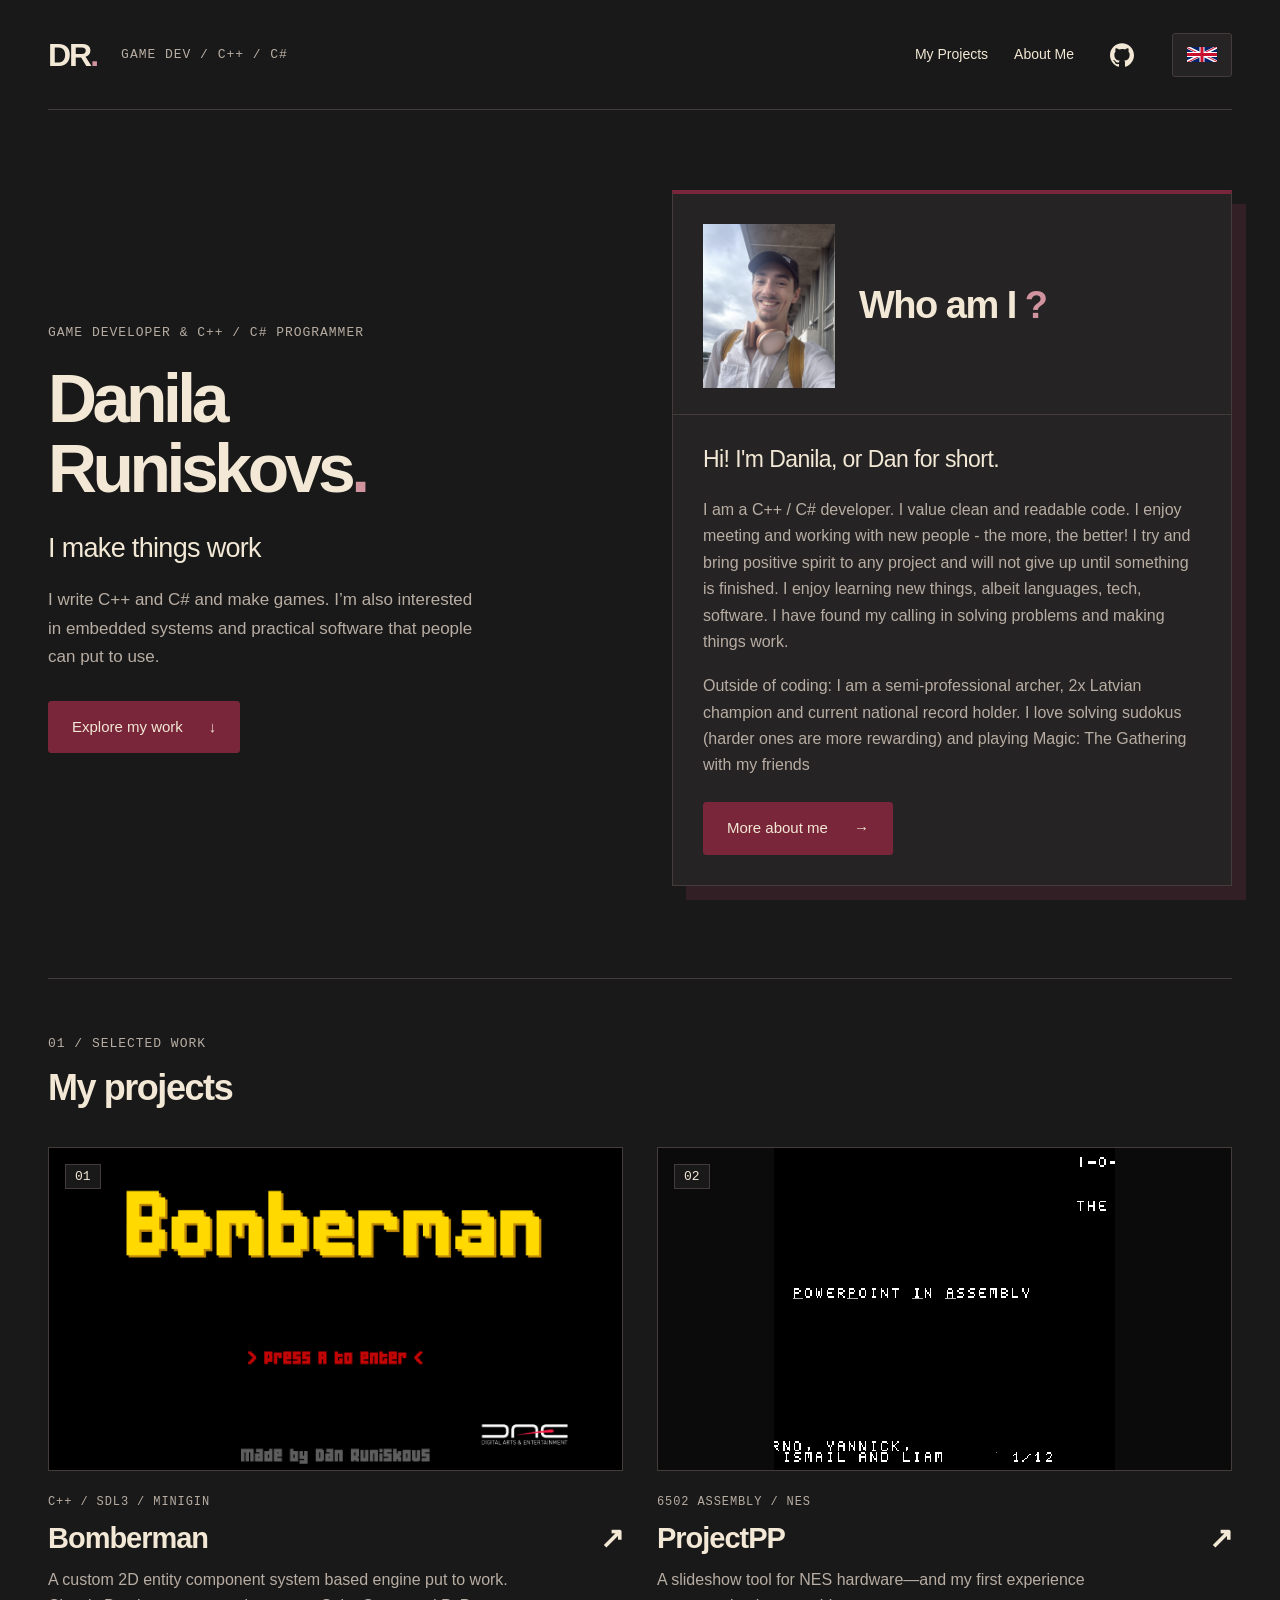
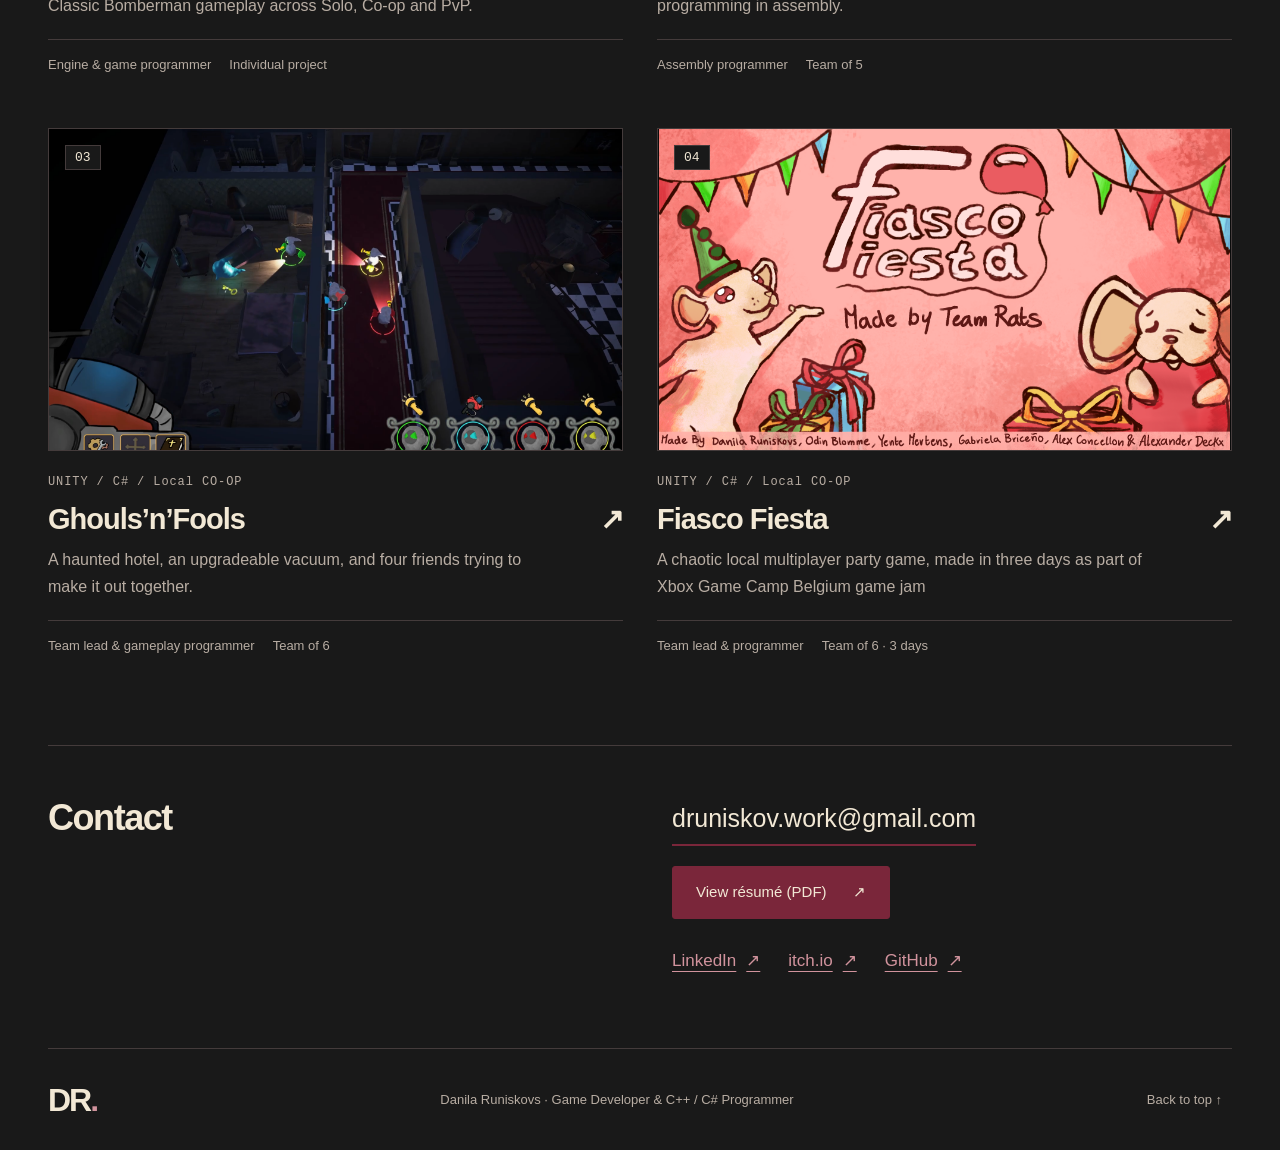
==== index.html @ 2347f6ab "Added Portfolio" ====
<!doctype html>
<html lang="en"><head>
<meta charset="utf-8">
<meta name="viewport" content="width=device-width, initial-scale=1">
<title>Portfolio · Danila Runiskovs</title>
<meta name="description" content="C++ and C# development, game engines and low-level programming. Selected projects by Danila Runiskovs.">
<meta name="theme-color" content="#191919">
<link rel="icon" href="data:image/svg+xml,%3Csvg%20xmlns%3D%22http%3A//www.w3.org/2000/svg%22%20viewBox%3D%220%200%2064%2064%22%3E%3Crect%20width%3D%2264%22%20height%3D%2264%22%20rx%3D%2212%22%20fill%3D%22%237A263A%22/%3E%3Cpath%20d%3D%22M17%2017h12c23%200%2023%2030%200%2030H17zm8%207v16h4c12%200%2012-16%200-16z%22%20fill%3D%22%23F2E8D5%22/%3E%3C/svg%3E">
<link rel="stylesheet" href="styles.css"><script src="language.js" defer></script>
<link rel="alternate" hreflang="en" href="index.html">
<link rel="alternate" hreflang="fr" href="index-fr.html">
</head><body><a class="skip" href="#main">Skip to content</a>

<header class="header"><a class="brand" href="index.html" aria-label="Danila Runiskovs, home"><span class="monogram">DR<span class="accent">.</span></span><span class="brand-sub">GAME DEV / C++ / C#</span></a>
<nav aria-label="Main navigation"><a href="index.html#work">My Projects</a><a href="about.html">About Me</a><a class="github-link" href="https://github.com/Dan-Runiskovs" aria-label="My GitHub profile" title="GitHub"><svg xmlns="http://www.w3.org/2000/svg" width="24" height="24" viewBox="0 0 24 24" aria-hidden="true" focusable="false"><path fill="currentColor" d="M12 .297C5.37.297 0 5.67 0 12.297c0 5.303 3.438 9.8 8.205 11.385.6.113.82-.258.82-.577 0-.285-.01-1.04-.015-2.04-3.338.724-4.043-1.61-4.043-1.61-.546-1.387-1.333-1.756-1.333-1.756-1.09-.745.083-.729.083-.729 1.205.084 1.838 1.237 1.838 1.237 1.07 1.835 2.809 1.305 3.495.998.108-.776.418-1.305.762-1.605-2.665-.3-5.467-1.334-5.467-5.93 0-1.31.467-2.38 1.235-3.22-.123-.303-.535-1.524.117-3.176 0 0 1.008-.322 3.301 1.23a11.52 11.52 0 0 1 3.003-.404c1.02.005 2.047.138 3.003.404 2.291-1.552 3.297-1.23 3.297-1.23.653 1.652.242 2.873.12 3.176.77.84 1.233 1.91 1.233 3.22 0 4.61-2.807 5.625-5.479 5.921.43.372.823 1.102.823 2.222 0 1.606-.015 2.898-.015 3.293 0 .322.216.694.825.576C20.565 22.092 24 17.592 24 12.297c0-6.627-5.373-12-12-12"/></svg></a></nav>
<div class="language-control"><details class="language-picker"><summary title="Choose language: English" aria-label="Choose language: English"><img src="assets/flag-en.svg" width="30" height="20" alt=""></summary><div class="language-options"><a href="index.html" lang="en" hreflang="en" title="English" aria-label="English" aria-current="true"><img src="assets/flag-en.svg" width="30" height="20" alt=""><span class="sr-only">English</span></a><a href="index-fr.html" lang="fr" hreflang="fr" title="Français" aria-label="Français"><img src="assets/flag-fr.svg" width="30" height="20" alt=""><span class="sr-only">Français</span></a></div></details></div>
</header>

<main id="main">
<section class="hero">
<div class="hero-copy"><p class="eyebrow">GAME DEVELOPER &amp; C++ / C# PROGRAMMER</p>

<h1>Danila<br>Runiskovs<span class="accent">.</span></h1>
<p class="intro">I make things work</p>
<p class="hero-description">I write C++ and C# and make games. I’m also interested in embedded systems and practical software that people can put to use.</p>
<a class="button" href="#work">Explore my work <span aria-hidden="true">↓</span></a></div>
<aside id="about" class="profile-card" aria-labelledby="profile-title">
  <div class="profile-top">
    <div class="profile-portrait"><img src="assets/danila.jpg" alt="Danila smiling outdoors" width="1152" height="2048"></div>
    <div><h2 id="profile-title">Who am I <span class="accent">?</span></h2></div>
  </div>
  <div class="profile-body">
    <p class="profile-intro">Hi! I'm Danila, or Dan for short.</p>
    <p>I am a C++ / C# developer. I value clean and readable code. I enjoy meeting and working with new people - the more, the better! I try and bring positive spirit to any project and will not give up until something is finished. I enjoy learning new things, albeit languages, tech, software. I have found my calling in solving problems and making things work.</p>
    <p>Outside of coding: I am a semi-professional archer, 2x Latvian champion and current national record holder. I love solving sudokus (harder ones are more rewarding) and playing Magic: The Gathering with my friends</p>
    <a class="button" href="about.html">More about me <span aria-hidden="true">→</span></a>
  </div>
</aside></section>

<section id="work" class="work">
<div class="section-heading">
<div><p class="eyebrow">01 / SELECTED WORK</p>

<h2>My projects</h2>
</div>

</div>

<div class="projects">
<article class="project-card bomberman"><a class="project-visual" href="bomberman.html" aria-label="Read about Bomberman"><img src="assets/bomberman-thumbnail.png" alt="Bomberman title screen with a yellow logo and Press A to enter prompt." loading="lazy" width="1280" height="720"><span class="project-number">01</span></a>
<div class="project-copy"><p class="eyebrow">C++ / SDL3 / MINIGIN</p>

<h3><a href="bomberman.html">Bomberman <span aria-hidden="true">↗</span></a></h3>
<p>A custom 2D entity component system based engine put to work. Classic Bomberman gameplay across Solo, Co-op and PvP.</p>

<div class="project-meta"><span>Engine & game programmer</span><span>Individual project</span></div>
</div>
</article>

<article class="project-card projectpp"><a class="project-visual" href="projectpp.html" aria-label="Read about ProjectPP"><img src="assets/projectpp.gif" alt="ProjectPP title slide reading PowerPoint in Assembly, with the five team members credited." loading="lazy" width="1006" height="946"><span class="project-number">02</span></a>
<div class="project-copy"><p class="eyebrow">6502 ASSEMBLY / NES</p>

<h3><a href="projectpp.html">ProjectPP <span aria-hidden="true">↗</span></a></h3>
<p>A slideshow tool for NES hardware—and my first experience programming in assembly.</p>

<div class="project-meta"><span>Assembly programmer</span><span>Team of 5</span></div>
</div>
</article>

<article class="project-card ghouls-and-fools"><a class="project-visual" href="ghouls-and-fools.html" aria-label="Read about Ghouls’n’Fools"><img src="assets/ghouls-and-fools-thumbnail.png" alt="Four players exploring a haunted hotel with flashlights in Ghouls’n’Fools." loading="lazy" width="1920" height="1080"><span class="project-number">03</span></a>
<div class="project-copy"><p class="eyebrow">UNITY / C# / Local CO-OP</p>

<h3><a href="ghouls-and-fools.html">Ghouls’n’Fools <span aria-hidden="true">↗</span></a></h3>
<p>A haunted hotel, an upgradeable vacuum, and four friends trying to make it out together.</p>

<div class="project-meta"><span>Team lead & gameplay programmer</span><span>Team of 6</span></div>
</div>
</article>

<article class="project-card fiasco-fiesta"><a class="project-visual" href="fiasco-fiesta.html" aria-label="Read about Fiasco Fiesta"><img src="assets/fiasco-fiesta.png" alt="Fiasco Fiesta cover artwork from the game’s itch.io page." loading="lazy"><span class="project-number">04</span></a>
<div class="project-copy"><p class="eyebrow">UNITY / C# / Local CO-OP</p>

<h3><a href="fiasco-fiesta.html">Fiasco Fiesta <span aria-hidden="true">↗</span></a></h3>
<p>A chaotic local multiplayer party game, made in three days as part of Xbox Game Camp Belgium game jam</p>

<div class="project-meta"><span>Team lead & programmer</span><span>Team of 6 · 3 days</span></div>
</div>
</article>
</div>
</section>


<section id="contact" class="contact-section" aria-labelledby="contact-heading">
<div><h2 id="contact-heading">Contact</h2></div>
<div class="contact-content">
<a class="contact-email" href="mailto:druniskov.work@gmail.com" aria-label="Email: druniskov.work@gmail.com">druniskov.work@gmail.com</a>
<a class="button resume-link" href="assets/Danila-Runiskovs-Resume.pdf" target="_blank" rel="noopener noreferrer" aria-label="View résumé (PDF, opens in a new tab)">View résumé (PDF) <span aria-hidden="true">↗</span></a>
<ul class="contact-links">
<li><a href="https://www.linkedin.com/in/danila-runiskovs-193727433">LinkedIn <span aria-hidden="true">↗</span></a></li>
<li><a href="https://itch.io/profile/middleguy">itch.io <span aria-hidden="true">↗</span></a></li>
<li><a href="https://github.com/TheMiddleGuy">GitHub <span aria-hidden="true">↗</span></a></li>
</ul>
</div>
</section>
</main>

<footer><a class="brand" href="index.html">DR<span class="accent">.</span></a><span>Danila Runiskovs · Game Developer &amp; C++ / C# Programmer</span><a href="#main">Back to top ↑</a></footer>
</body></html>
---- styles.css ----
/* Shared palette and base styles. Mobile rules are at the end. */
:root {
  --bg:#191919;
  --panel:#252323;
  --red:#7a263a;
  --cream:#f2e8d5;
  --muted:#b8ada3;
  --line:#443b3b;
  --accent:#d1939d;
  color-scheme:dark
}

* {
  box-sizing:border-box
}

html {
  scroll-behavior:smooth;
  scroll-padding-top:30px
}

body {
  margin:0;
  background:var(--bg);
  color:var(--cream);
  font-family:Arial,Helvetica,sans-serif;
  font-size:17px;
  line-height:1.65
}

a {
  color:inherit;
  text-decoration:none
}

a:focus-visible,video:focus-visible {
  outline:3px solid var(--cream);
  outline-offset:6px
}

a:hover {
  text-decoration-color:var(--accent)
}

img,video {
  max-width:100%;
  display:block
}

button,a {
  -webkit-tap-highlight-color:transparent
}

.header,main,footer {
  width:min(1240px,calc(100% - 96px));
  margin-inline:auto
}

.header {
  display:flex;
  justify-content:space-between;
  align-items:center;
  min-height:110px;
  border-bottom:1px solid var(--line);
  gap:30px
}

.brand {
  display:flex;
  align-items:center;
  gap:24px
}

.monogram,footer .brand {
  font-weight:800;
  font-size:32px;
  letter-spacing:-2px;
  line-height:1
}

.brand-sub,.eyebrow,.cover-label,.cover-bottom,dt,.skill-list {
  font-family:Consolas,'Courier New',monospace;
  font-size:13px;
  letter-spacing:.075em
}

.brand-sub {
  color:var(--muted)
}

.accent {
  color:var(--accent)
}

nav {
  display:flex;
  gap:34px;
  font-size:14px
}

nav a {
  padding-block:12px
}

nav a:hover {
  box-shadow:inset 0 -2px var(--accent)
}

.hero {
  display:grid;
  grid-template-columns:1fr 1fr;
  gap:64px;
  align-items:center;
  padding:80px 0 92px
}

.eyebrow {
  color:var(--muted);
  margin:0 0 20px
}

.hero h1 {
  font-size:clamp(54px,5.3vw,76px);
  letter-spacing:-.065em;
  line-height:1.03;
  margin:0 0 28px;
  font-weight:750
}

.intro {
  font-size:27px;
  line-height:1.3;
  margin:0 0 20px;
  letter-spacing:-.025em
}

.hero-description {
  color:var(--muted);
  max-width:440px;
  margin:0 0 30px
}

.button {
  display:inline-flex;
  align-items:center;
  justify-content:center;
  gap:26px;
  padding:13px 23px;
  background:var(--red);
  color:var(--cream);
  font-size:15px;
  border:1px solid var(--red);
  border-radius:3px;
  transition:background .15s
}

.button:hover {
  background:#91364d
}

.button.secondary {
  background:transparent;
  border-color:var(--line)
}

.button.secondary:hover {
  border-color:var(--cream)
}

.hero-project {
  display:block;
  background:var(--panel);
  border:1px solid var(--line);
  position:relative;
  margin-top:45px;
  box-shadow:18px 18px 0 #321f25
}

.hero-image {
  padding:24px 0;
  background:#0b0b0b;
  border-top:4px solid var(--red)
}

.hero-image img {
  width:100%;
  aspect-ratio:16/9;
  object-fit:cover;
  image-rendering:pixelated
}

.hero-caption {
  display:flex;
  justify-content:space-between;
  align-items:center;
  padding:23px 26px;
  gap:15px
}

.hero-caption .eyebrow {
  font-size:12px;
  display:block;
  margin-bottom:8px
}

.hero-caption strong {
  display:block;
  font-size:29px;
  letter-spacing:-.03em;
  line-height:1.3
}

.hero-caption div>span:last-child {
  font-size:14px;
  color:var(--muted)
}

.round-arrow {
  font-size:26px
}

.hero-project:hover .round-arrow {
  color:var(--accent)
}

.work {
  padding:54px 0 88px;
  border-top:1px solid var(--line)
}

.section-heading {
  display:flex;
  align-items:flex-end;
  justify-content:space-between;
  gap:25px;
  margin-bottom:38px
}

.section-heading .eyebrow {
  margin-bottom:12px
}

h2 {
  font-size:36px;
  line-height:1.2;
  letter-spacing:-.04em;
  margin:0
}

.section-heading>p {
  font-size:15px;
  color:var(--muted);
  margin:0
}

.projects {
  display:grid;
  grid-template-columns:repeat(2,minmax(0,1fr));
  gap:52px 34px
}

.project-visual {
  display:block;
  position:relative;
  overflow:hidden;
  background:#0b0b0b;
  aspect-ratio:16/9;
  border:1px solid var(--line)
}

.project-visual img {
  width:100%;
  height:100%;
  object-fit:cover;
  transition:transform .2s
}

.project-visual:hover img {
  transform:scale(1.025)
}

.projectpp .project-visual img {
  object-fit:contain;
  image-rendering:pixelated
}

.project-number {
  position:absolute;
  left:16px;
  top:16px;
  background:var(--bg);
  border:1px solid var(--line);
  font:13px Consolas,monospace;
  padding:4px 9px
}

.project-copy {
  padding:22px 0 0
}

.project-copy .eyebrow {
  font-size:12px;
  margin-bottom:8px
}

.project-copy h3 {
  font-size:29px;
  letter-spacing:-.035em;
  margin:0 0 10px;
  line-height:1.25
}

.project-copy h3 a {
  display:flex;
  justify-content:space-between;
  gap:20px
}

.project-copy h3 a:hover {
  color:var(--accent)
}

.project-copy>p:not(.eyebrow) {
  color:var(--muted);
  font-size:16px;
  margin:0;
  max-width:490px
}

.project-meta {
  display:flex;
  flex-wrap:wrap;
  gap:6px 18px;
  border-top:1px solid var(--line);
  margin-top:20px;
  padding-top:14px;
  color:var(--muted);
  font-size:13px
}

.type-cover {
  height:100%;
  display:flex;
  flex-direction:column;
  justify-content:center;
  position:relative;
  padding:26px 40px 26px 70px;
  background:#302529
}

.fiasco-fiesta .type-cover {
  background:var(--red)
}

.cover-label {
  font-size:12px;
  margin-bottom:16px
}

.cover-title {
  font-size:clamp(36px,4.6vw,64px);
  line-height:.98;
  letter-spacing:-.05em;
  font-weight:800
}

.cover-title>span {
  font-family:Georgia,serif;
  font-style:italic;
  font-weight:400
}

.cover-bottom {
  font-size:12px;
  margin-top:22px
}

.about {
  border-top:1px solid var(--line);
  padding:65px 0 90px;
  display:grid;
  grid-template-columns:1fr 1fr;
  gap:64px
}

.about h2 {
  font-size:40px
}

.about-copy>p {
  margin:0 0 22px;
  color:var(--muted)
}

.about-copy>p:first-child {
  color:var(--cream)
}

.skill-list {
  display:flex;
  flex-wrap:wrap;
  gap:9px;
  margin:28px 0
}

.skill-list span {
  border:1px solid var(--line);
  padding:5px 11px;
  font-size:13px;
  letter-spacing:0
}

.text-link {
  display:inline-block;
  border-bottom:2px solid var(--red);
  padding:5px 0
}

.text-link:hover {
  border-color:var(--cream)
}

footer {
  border-top:1px solid var(--line);
  padding:30px 0;
  display:flex;
  justify-content:space-between;
  align-items:center;
  gap:25px;
  font-size:13px;
  color:var(--muted)
}

footer .brand {
  color:var(--cream);
  gap:0
}

footer a:last-child {
  padding:10px
}

.skip {
  position:absolute;
  top:-100px;
  left:20px;
  z-index:100;
  background:var(--cream);
  color:var(--bg);
  padding:10px 20px
}

.skip:focus {
  top:10px
}

.detail {
  padding-top:38px
}

.back-link {
  font-size:14px;
  color:var(--muted);
  display:inline-block;
  padding:5px 0;
  border-bottom:1px solid var(--line)
}

.detail-heading {
  padding:54px 0 36px;
  max-width:920px
}

.detail-heading h1 {
  font-size:clamp(43px,6vw,78px);
  line-height:1.08;
  letter-spacing:-.055em;
  margin:0 0 25px;
  overflow-wrap:anywhere
}

.detail-intro {
  font-size:22px;
  color:var(--muted);
  line-height:1.6;
  margin:0;
  max-width:870px
}

.facts {
  display:grid;
  grid-template-columns:repeat(3,1fr);
  gap:25px;
  border-block:1px solid var(--line);
  padding:24px 0;
  margin:0 0 28px
}

dt {
  color:var(--muted);
  font-size:12px;
  margin-bottom:8px
}

dd {
  margin:0;
  font-size:16px
}

.project-links {
  display:flex;
  gap:14px;
  flex-wrap:wrap;
  margin-bottom:40px
}

.detail-media {
  margin:0 0 50px;
  background:#101010;
  border:1px solid var(--line)
}

.detail-media video {
  width:100%;
  height:auto;
  max-height:660px
}

.detail-media.nes img {
  height:480px;
  width:100%;
  object-fit:contain;
  image-rendering:pixelated
}

.detail-media figcaption {
  font-size:13px;
  color:var(--muted);
  padding:12px 20px;
  border-top:1px solid var(--line)
}

.case-study {
  max-width:980px;
  margin:0 auto
}

.case-section {
  display:grid;
  grid-template-columns:35px 250px 1fr;
  gap:25px;
  padding:35px 0;
  border-bottom:1px solid var(--line)
}

.case-section .eyebrow {
  margin-top:4px
}

.case-section h2 {
  font-size:25px;
  line-height:1.25
}

.case-section>p:last-child {
  margin:0;
  color:var(--muted);
  font-size:17px
}

.next-project {
  display:block;
  padding:60px 0 65px;
  max-width:980px;
  margin:auto
}

.next-project>.eyebrow {
  display:block;
  margin-bottom:10px
}

.next-project>span:last-child {
  display:flex;
  justify-content:space-between;
  font-size:34px;
  line-height:1.3;
  letter-spacing:-.03em
}

.next-project:hover>span:last-child {
  color:var(--accent)
}


@media(min-width:1550px) {
  .hero {
  padding-block:100px
}


}

@media(max-width:1000px) {
  .header,main,footer {
  width:calc(100% - 56px)
}

.hero {
  gap:35px
}

.hero h1 {
  font-size:57px
}

.hero-caption {
  padding:18px
}

.hero-caption strong {
  font-size:26px
}

.brand-sub {
  display:none
}

.case-section {
  grid-template-columns:28px 200px 1fr;
  gap:20px
}

.cover-title {
  font-size:48px
}

.type-cover {
  padding-left:52px
}

.cover-label {
  font-size:11px
}

.about {
  gap:35px
}

.about h2 {
  font-size:34px
}


}


@media(max-width:700px) {
  .header,main,footer {
  width:calc(100% - 40px)
}

.header {
  min-height:84px;
  gap:15px
}

nav {
  gap:22px;
  font-size:14px
}

.hero {
  grid-template-columns:1fr;
  padding:50px 0 65px;
  gap:35px
}

.hero h1 {
  font-size:clamp(51px,12vw,72px)
}

.hero-project {
  margin:0 12px 0 0;
  box-shadow:12px 12px 0 #321f25
}

.hero-description {
  max-width:500px
}

.intro {
  font-size:26px
}

.section-heading {
  align-items:flex-start;
  flex-direction:column;
  gap:14px
}

.section-heading>p br {
  display:none
}

.section-heading>p {
  display:none
}

.section-heading h2 {
  font-size:32px
}

.projects {
  grid-template-columns:1fr;
  gap:38px
}

.work {
  padding:38px 0 55px
}

.project-copy {
  padding-top:18px
}

.type-cover {
  padding:30px 60px
}

.cover-title {
  font-size:clamp(42px,11vw,66px)
}

.cover-label {
  font-size:12px
}

.cover-bottom {
  margin-top:18px
}

.about {
  grid-template-columns:1fr;
  padding:40px 0 55px;
  gap:28px
}

.about h2 {
  font-size:35px
}

footer {
  flex-wrap:wrap;
  gap:15px
}

footer>span {
  order:3;
  flex-basis:100%;
  font-size:12px
}

.detail-heading {
  padding-top:36px
}

.detail-intro {
  font-size:19px
}

.facts {
  grid-template-columns:1fr;
  gap:20px
}

.case-section {
  grid-template-columns:25px 1fr;
  gap:12px 16px;
  padding:28px 0
}

.case-section>p:last-child {
  grid-column:2
}

.case-section h2 {
  font-size:24px
}

.detail-media.nes img {
  height:auto
}

.detail-media {
  margin-bottom:20px
}

.next-project>span:last-child {
  font-size:30px
}

.button {
  gap:18px
}

.brand {
  gap:0
}


}


@media(prefers-reduced-motion:reduce) {
  html {
  scroll-behavior:auto
}

* {
  transition:none!important
}


}



.fiasco-fiesta .project-visual img { object-fit: contain; }

/* Personal introduction beside the homepage heading. */
.profile-card {
  min-width: 0;
  background: var(--panel);
  border: 1px solid var(--line);
  border-top: 4px solid var(--red);
  box-shadow: 14px 14px 0 #321f25;
}
.profile-top {
  display: flex;
  align-items: center;
  gap: 24px;
  padding: 30px 30px 26px;
  border-bottom: 1px solid var(--line);
}
.profile-portrait {
  width: 108px;
  height: 132px;
  flex: 0 0 108px;
  display: flex;
  align-items: center;
  justify-content: center;
  background: var(--red);
  color: var(--cream);
  font-size: 40px;
  font-weight: 700;
  letter-spacing: -3px;
}
.profile-portrait img {
  width: 100%;
  height: 100%;
  object-fit: cover;
}
.profile-top .eyebrow { font-size: 12px; line-height: 1.6; margin-bottom: 12px; }
.profile-top h2 { font-size: 38px; }
.profile-body { padding: 26px 30px 30px; }
.profile-body p { color: var(--muted); margin: 0 0 18px; font-size: 16px; }
.profile-body .profile-intro { color: var(--cream); font-size: 23px; letter-spacing: -.025em; }
.profile-body .text-link { font-size: 14px; }
@media (min-width: 701px) and (max-width: 1000px) {
  .profile-top { flex-direction: column; align-items: flex-start; }
}
@media (max-width: 700px) {
  .profile-card { margin-right: 12px; box-shadow: 12px 12px 0 #321f25; }
  .profile-top { padding: 24px; gap: 18px; }
  .profile-portrait { width: 86px; height: 108px; flex-basis: 86px; font-size: 34px; }
  .profile-top h2 { font-size: 30px; }
  .profile-body { padding: 24px; }
}
@media (max-width: 380px) {
  .profile-top { flex-direction: column; align-items: flex-start; }
}

/* Keep the supplied portrait intact; frame it through the layout. */
.profile-portrait { overflow: hidden; width: 132px; height: 164px; flex-basis: 132px; }
.profile-portrait img { object-position: 50% 36%; }
@media (max-width: 700px) {
  .profile-portrait { width: 108px; height: 136px; flex-basis: 108px; }
}

/* Shared bilingual navigation. */
.header { flex-wrap: wrap; gap: 16px 28px; padding-block: 20px; }
.header nav { margin-left: auto; align-items: center; gap: 26px; }
.github-link { display: inline-flex; align-items: center; justify-content: center; width: 44px; height: 44px; }
.language-control { display: flex; align-items: center; }
.language-control select { font: inherit; font-size: 14px; color: var(--cream); background: var(--panel); border: 1px solid var(--line); border-radius: 3px; padding: 10px 8px; min-height: 44px; max-width: 100%; cursor: pointer; }
.language-control select:focus-visible { outline: 3px solid var(--cream); outline-offset: 4px; }
.sr-only { position: absolute; width: 1px; height: 1px; padding: 0; margin: -1px; overflow: hidden; clip-path: inset(50%); white-space: nowrap; border: 0; }
nav a[aria-current="page"] { border-bottom: 2px solid var(--red); }
.about-heading { padding: 65px 0; max-width: 960px; }
.about-heading h1 { font-size: clamp(40px, 5vw, 68px); line-height: 1.12; letter-spacing: -.05em; margin: 0 0 24px; }
.about-page .about { padding-block: 50px; }
.profile-body .button { margin-top: 5px; }
@media (max-width: 1000px) { .header nav { gap: 18px; } }
@media (max-width: 600px) {
  .header { gap: 12px; padding-block: 16px; }
  .header .brand { order: 0; }
  .language-control { order: 1; margin-left: auto; }
  .header nav { order: 2; flex-basis: 100%; margin: 0; justify-content: space-between; gap: 12px; }
  .header nav a { font-size: 15px; }
  .about-heading { padding-block: 40px; }
}

/* Flag-only language picker; native disclosure works without JavaScript. */
.language-picker { position: relative; z-index: 20; }
.language-picker summary { display: flex; align-items: center; justify-content: center; gap: 9px; min-width: 72px; min-height: 44px; padding: 9px 10px; border: 1px solid var(--line); border-radius: 3px; background: var(--panel); cursor: pointer; list-style: none; }
.language-picker summary::-webkit-details-marker { display: none; }
.language-picker summary:focus-visible, .language-options a:focus-visible { outline: 3px solid var(--cream); outline-offset: 3px; }
.language-picker img { width: 30px; height: 20px; object-fit: contain; }
.language-picker[open] summary { border-color: var(--muted); }
.language-options { position: absolute; top: calc(100% + 8px); right: 0; min-width: 72px; padding: 6px; display: grid; gap: 4px; background: var(--panel); border: 1px solid var(--line); border-radius: 3px; box-shadow: 0 8px 24px #0008; }
.language-options a { display: flex; align-items: center; justify-content: center; min-width: 48px; min-height: 44px; border: 1px solid transparent; border-radius: 2px; }
.language-options a:hover { background: var(--red); }
.language-options a[aria-current="true"] { border-color: var(--muted); }

/* Show only the selected flag in the compact language trigger. */
.language-picker summary { min-width: 60px; gap: 0; }
.language-options { min-width: 60px; }

/* Personal background: full portrait with biography and language flags. */
.biography { display: grid; grid-template-columns: minmax(0, .85fr) minmax(0, 1.3fr); gap: 60px; align-items: start; border-top: 1px solid var(--line); padding: 50px 0; }
.biography-photo { margin: 0; max-width: 360px; width: 100%; }
.biography-photo img { width: 100%; height: auto; border: 1px solid var(--line); }
.biography-copy h2 { margin-bottom: 26px; }
.biography-copy > p:not(.eyebrow) { margin: 0 0 22px; color: var(--muted); }
.spoken-languages { padding-top: 2px; }
.spoken-languages h3 { margin: 0 0 12px; color: var(--muted); font-size: 14px; font-weight: 400; }
.spoken-languages ul { list-style: none; display: flex; flex-wrap: wrap; gap: 14px; padding: 0; margin: 0; }
.spoken-languages li { display: flex; align-items: center; justify-content: center; width: 44px; height: 34px; border: 1px solid var(--line); background: var(--panel); border-radius: 2px; }
.spoken-languages img { width: 32px; height: 22px; object-fit: contain; }
@media (max-width: 900px) { .biography { gap: 32px; } }
@media (max-width: 700px) { .biography { grid-template-columns: 1fr; gap: 30px; padding-block: 40px; } .biography-photo { max-width: 360px; margin-inline: auto; } .biography-copy h2 { font-size: 32px; } }

/* Grouped technical skills, separate from spoken languages. */
.skills-groups { margin: 0; display: grid; grid-template-columns: repeat(2, minmax(0, 1fr)); gap: 30px 28px; }
.skills-group { border-top: 2px solid var(--red); padding-top: 16px; min-width: 0; }
.skills-group dt { color: var(--cream); font-family: Arial, Helvetica, sans-serif; font-size: 17px; font-weight: 600; letter-spacing: 0; margin-bottom: 12px; }
.skills-group dd { margin: 0; }
.skills-group ul { list-style: none; padding: 0; margin: 0; color: var(--muted); }
.skills-group li { margin-bottom: 6px; overflow-wrap: anywhere; }
@media (max-width: 900px) and (min-width: 701px) { .skills-groups { grid-template-columns: 1fr; } }
@media (max-width: 440px) { .skills-groups { grid-template-columns: 1fr; gap: 24px; } }

.inline-link { color: var(--accent); text-decoration: underline; text-underline-offset: 3px; }
.inline-link:hover { color: var(--cream); }

.gameplay-animation > img { width: 100%; max-width: 800px; height: auto; margin-inline: auto; }

/* Contact details shared by the home and About pages. */
.contact-section { display: grid; grid-template-columns: 1fr 1fr; gap: 64px; border-top: 1px solid var(--line); padding: 50px 0 65px; }
.contact-email { display: inline-block; color: var(--cream); font-size: clamp(18px, 2vw, 25px); line-height: 1.5; border-bottom: 2px solid var(--red); padding: 4px 0 7px; overflow-wrap: anywhere; }
.contact-email:hover { border-color: var(--cream); }
.contact-links { list-style: none; display: flex; flex-wrap: wrap; gap: 12px 28px; margin: 20px 0 0; padding: 0; }
.contact-links a { display: inline-flex; align-items: center; gap: 10px; min-height: 44px; color: var(--accent); text-decoration: underline; text-underline-offset: 5px; }
.contact-links a:hover { color: var(--cream); }
.contact-content { min-width: 0; }
@media (max-width: 1000px) { .contact-section { gap: 35px; } }
@media (max-width: 700px) { .contact-section { grid-template-columns: 1fr; gap: 24px; padding: 40px 0 50px; } }

.resume-link { display: flex; width: fit-content; margin-top: 20px; }
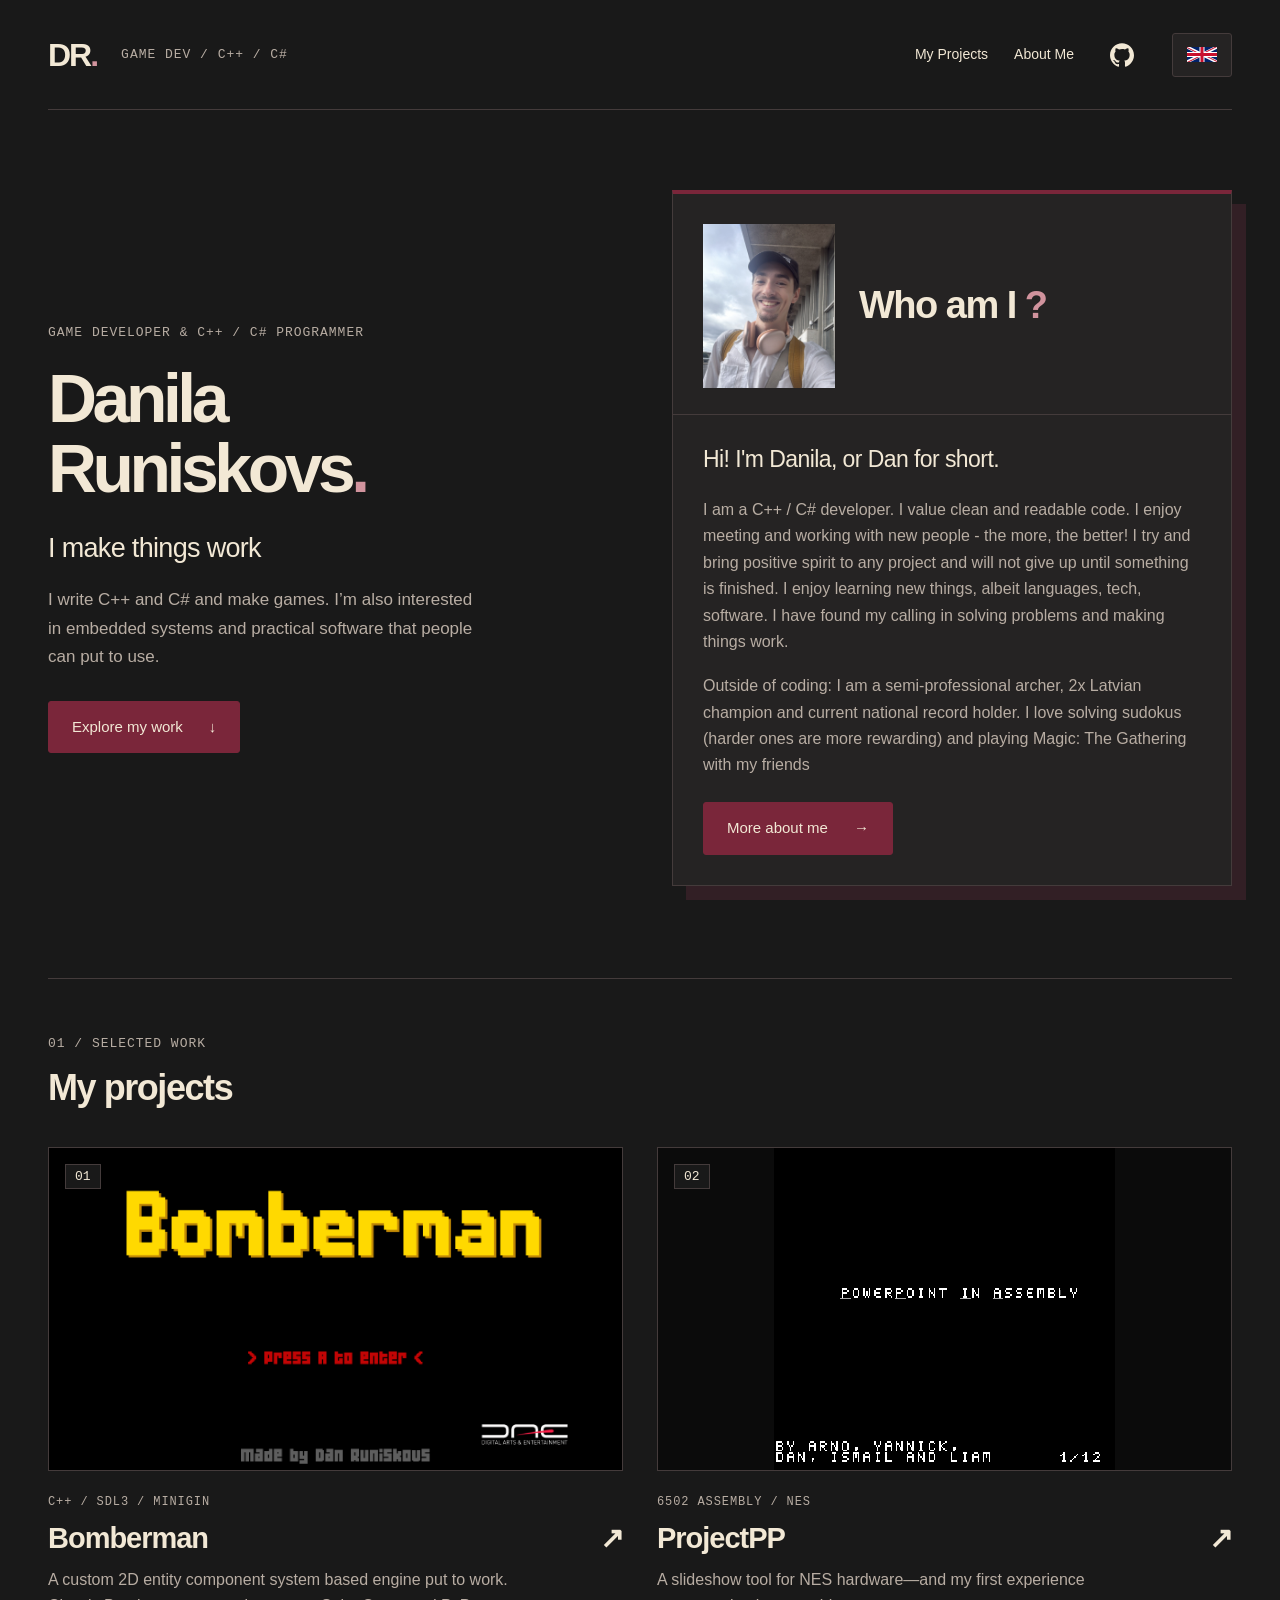
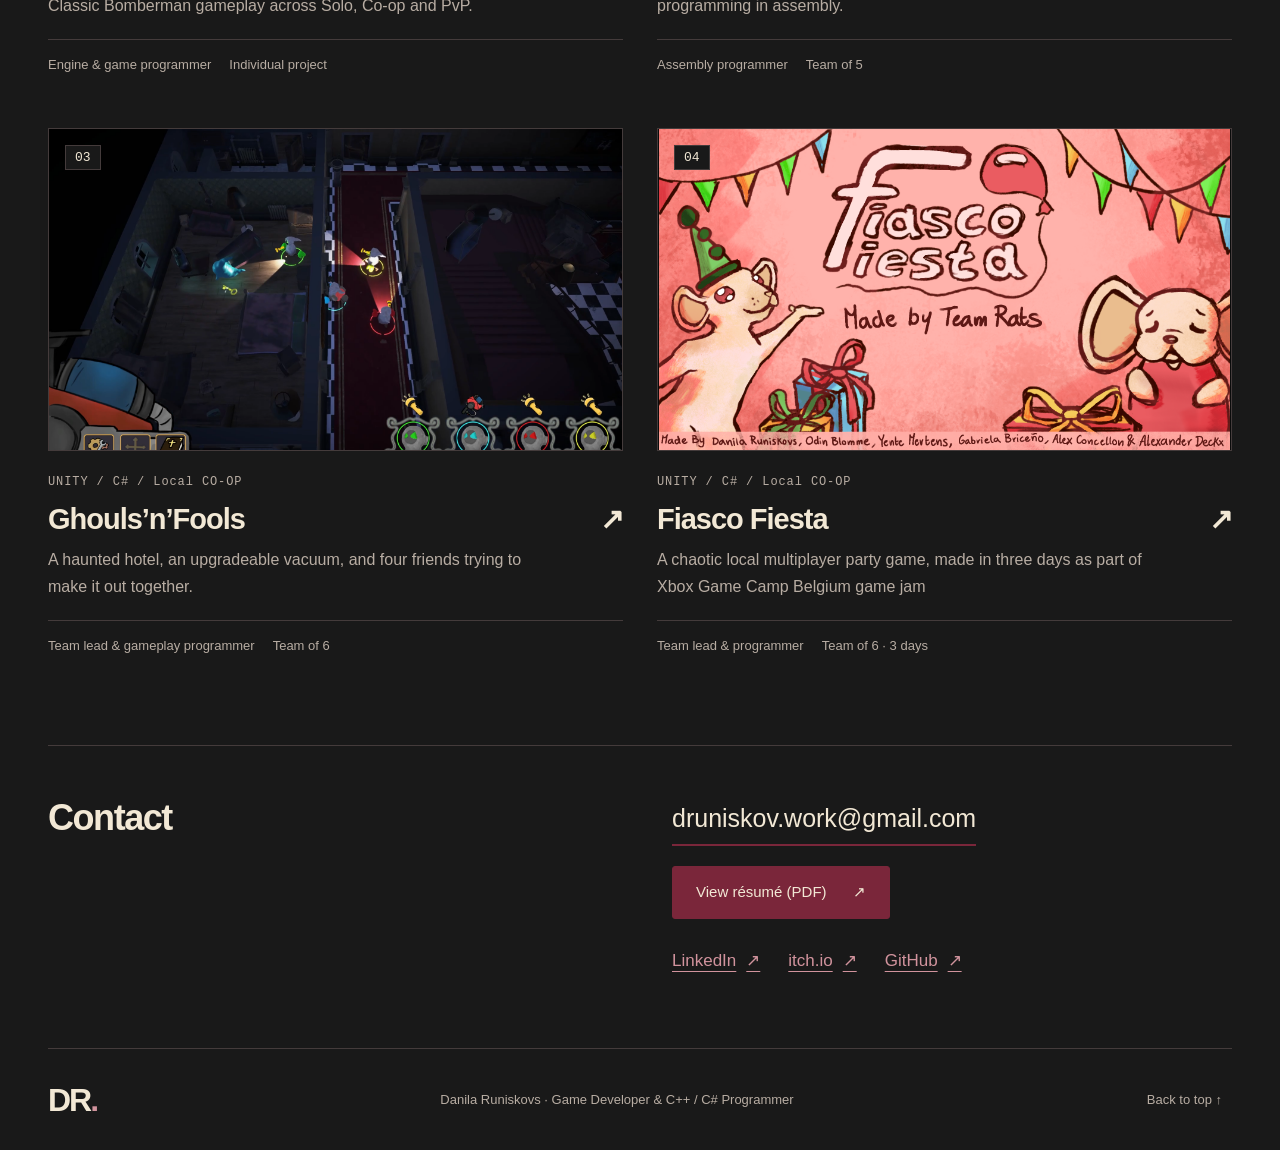
==== commit 137856c2: "Attempt to fix language selector" ====
--- a/index.html
+++ b/index.html
@@ -6,7 +6,7 @@
 <meta name="description" content="C++ and C# development, game engines and low-level programming. Selected projects by Danila Runiskovs.">
 <meta name="theme-color" content="#191919">
 <link rel="icon" href="data:image/svg+xml,%3Csvg%20xmlns%3D%22http%3A//www.w3.org/2000/svg%22%20viewBox%3D%220%200%2064%2064%22%3E%3Crect%20width%3D%2264%22%20height%3D%2264%22%20rx%3D%2212%22%20fill%3D%22%237A263A%22/%3E%3Cpath%20d%3D%22M17%2017h12c23%200%2023%2030%200%2030H17zm8%207v16h4c12%200%2012-16%200-16z%22%20fill%3D%22%23F2E8D5%22/%3E%3C/svg%3E">
-<link rel="stylesheet" href="styles.css"><script src="language.js" defer></script>
+<link rel="stylesheet" href="styles.css"><script src="language.js?v=2" defer></script>
 <link rel="alternate" hreflang="en" href="index.html">
 <link rel="alternate" hreflang="fr" href="index-fr.html">
 </head><body><a class="skip" href="#main">Skip to content</a>
